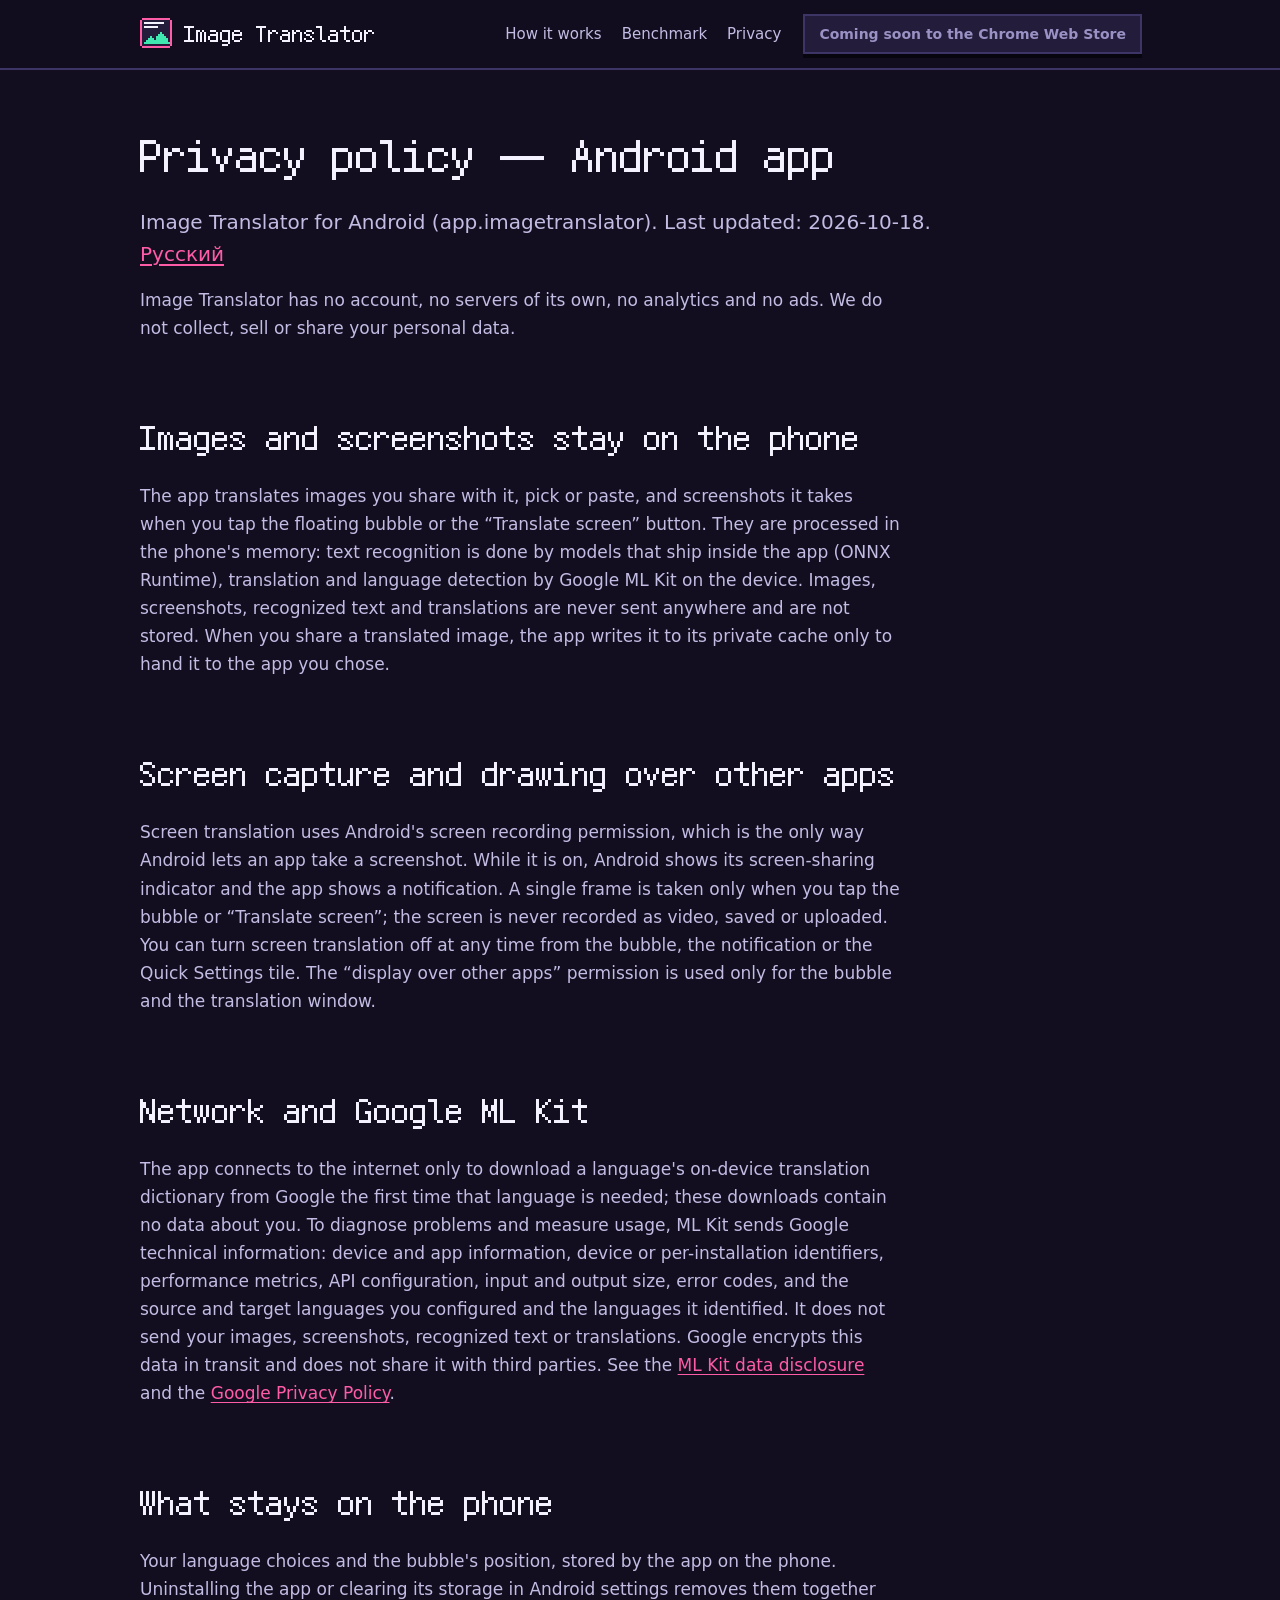
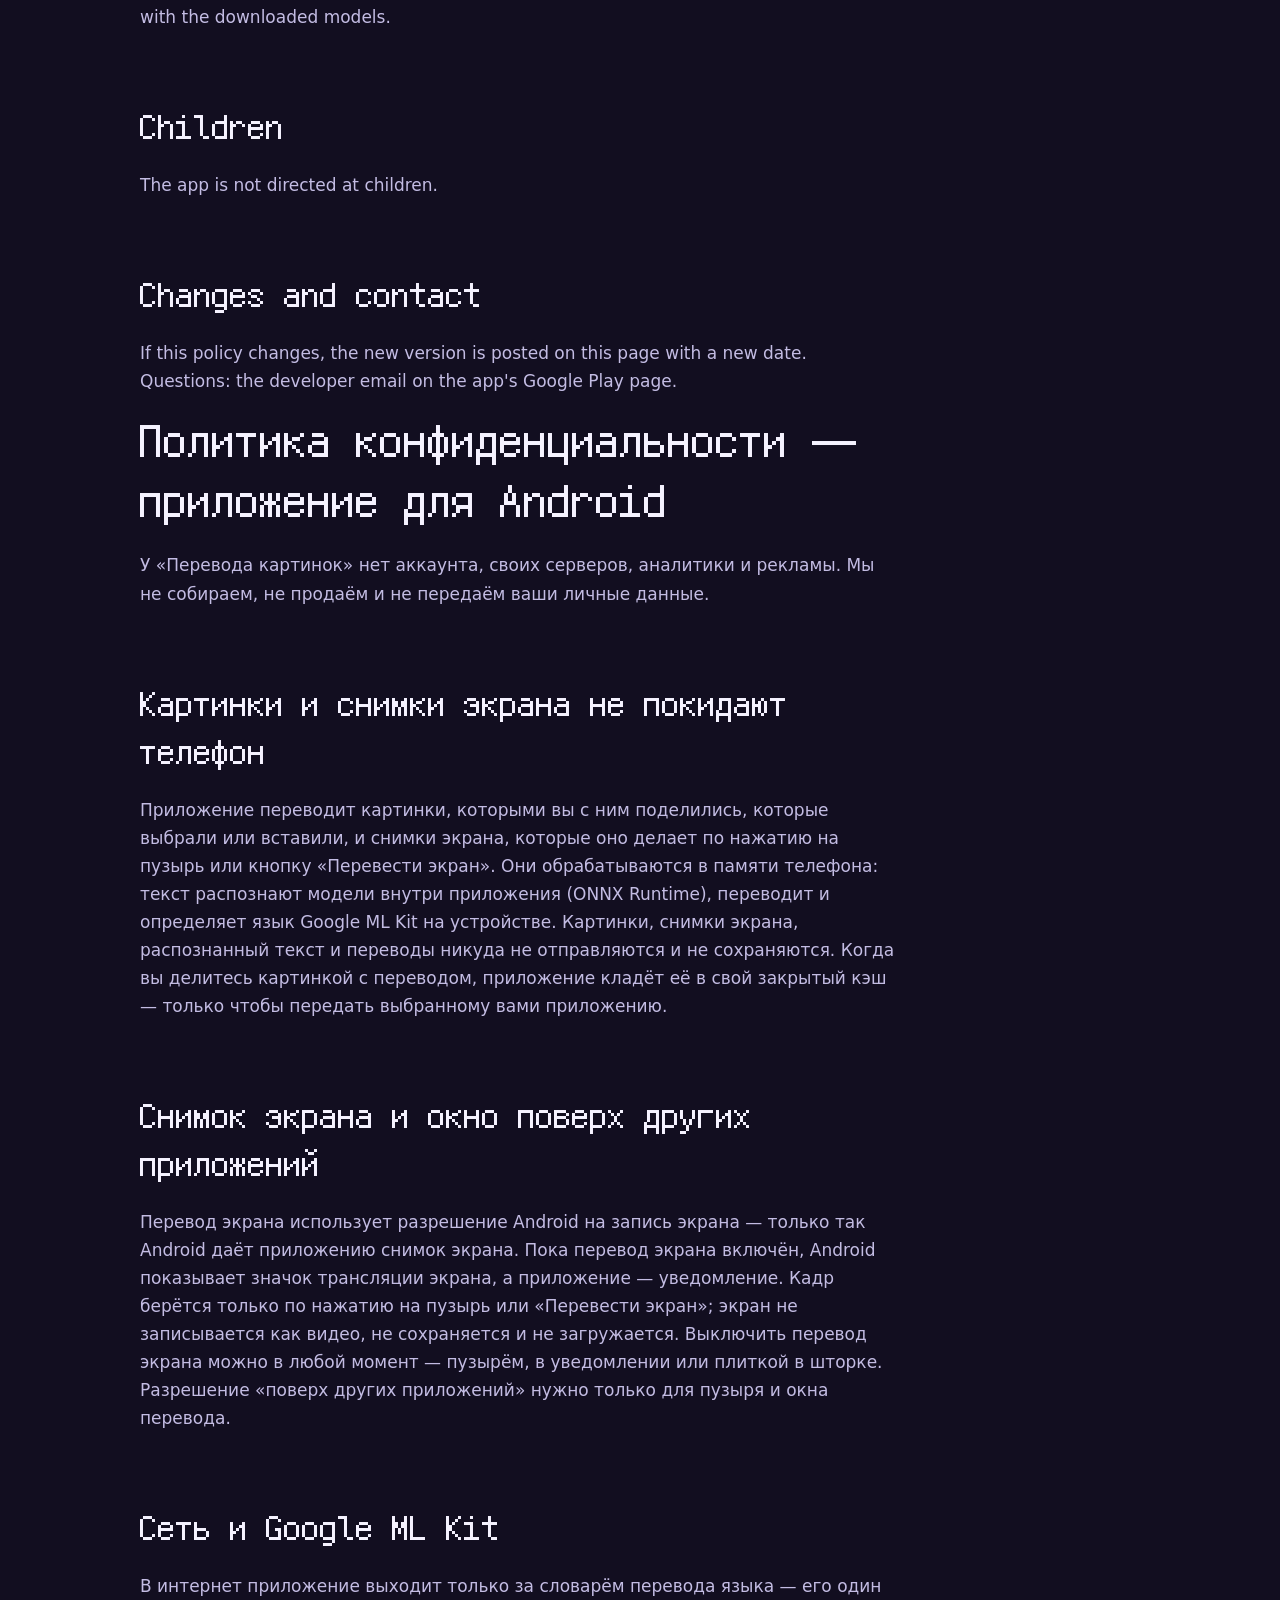
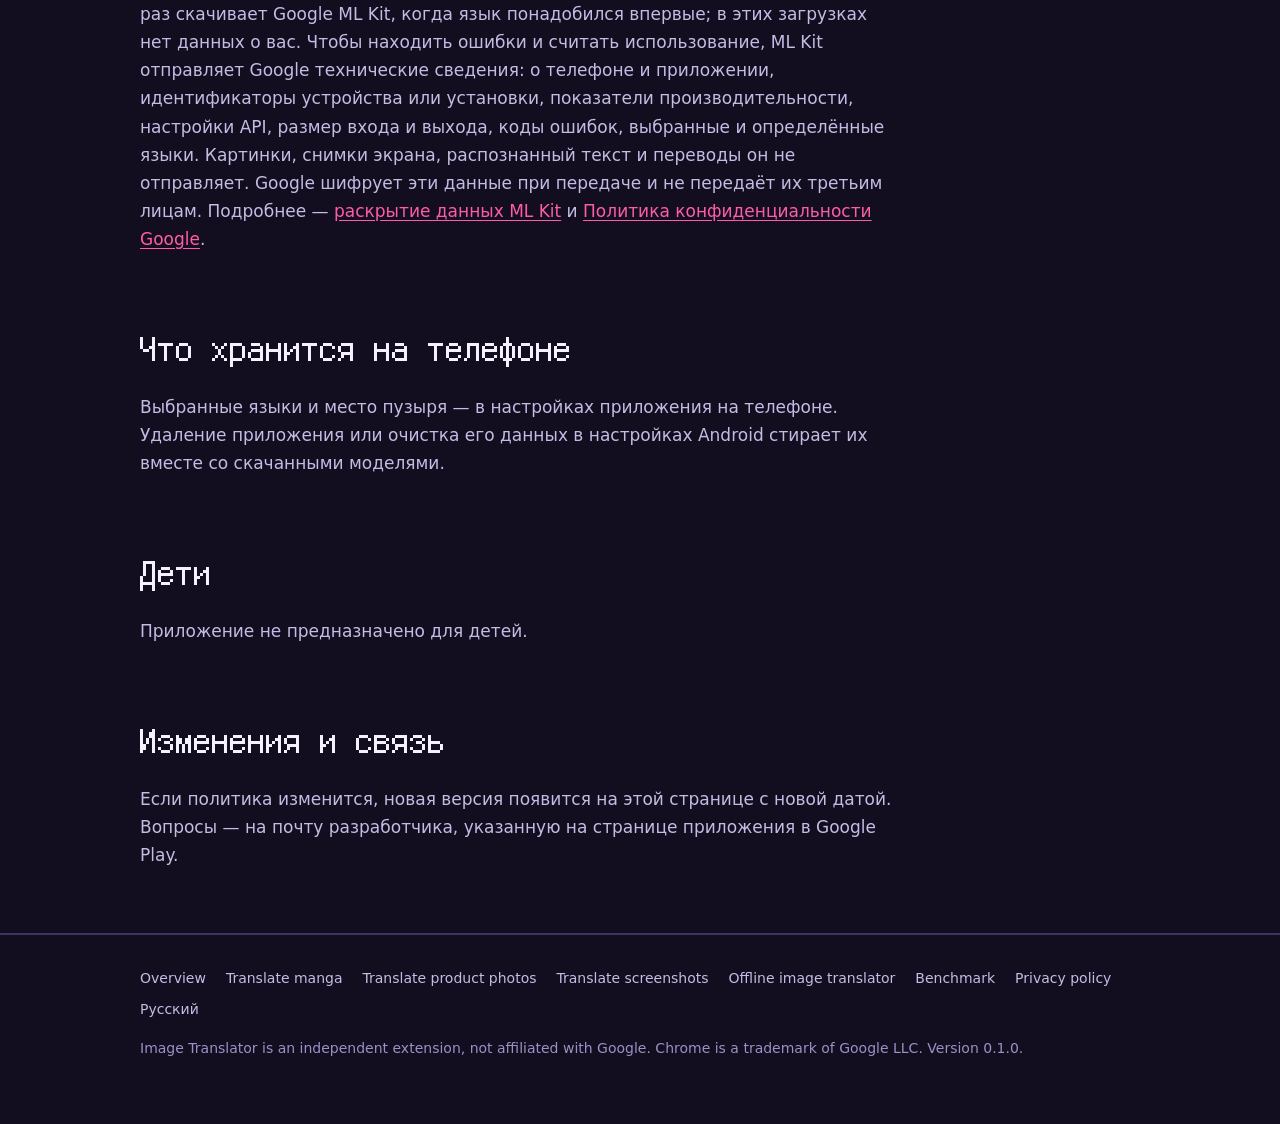
==== image-translator/android-privacy.html @ f017c00e "Сайт Image Translator: документация, замеры, политики конфиденциальности Co-Authored-By: Claude Opus" ====
<!doctype html>
<html lang="en">
<head>
<meta charset="utf-8">
<meta name="viewport" content="width=device-width, initial-scale=1">
<title>Privacy policy — Image Translator for Android</title>
<meta name="description" content="Image Translator for Android processes images and screenshots on the phone. It sends no images or text anywhere; Google ML Kit sends Google technical diagnostics.">
<link rel="canonical" href="https://vanyattka.github.io/image-translator/android-privacy.html">

<meta property="og:type" content="website">
<meta property="og:site_name" content="Image Translator">
<meta property="og:title" content="Privacy policy — Image Translator for Android">
<meta property="og:description" content="Image Translator for Android processes images and screenshots on the phone. It sends no images or text anywhere; Google ML Kit sends Google technical diagnostics.">
<meta property="og:url" content="https://vanyattka.github.io/image-translator/android-privacy.html">
<meta property="og:image" content="https://vanyattka.github.io/image-translator/img/marquee.png">
<meta name="twitter:card" content="summary_large_image">
<meta name="theme-color" content="#120e20">
<link rel="icon" href="icon-32.png" sizes="32x32">
<link rel="apple-touch-icon" href="icon-128.png">
<link rel="stylesheet" href="style.css">

</head>
<body>
<header class="top"><div class="wrap">
  <a class="logo" href="./"><img src="icon-32.png" width="32" height="32" alt="">Image Translator</a>
  <nav class="links"><a href="./#how">How it works</a><a href="benchmark.html">Benchmark</a><a href="privacy.html">Privacy</a></nav>
  <span class="btn soon sm" title="Coming soon to the Chrome Web Store">Coming soon to the Chrome Web Store</span>
</div></header>
<main class="wrap">

<section class="hero">
  <h1>Privacy policy — Android app</h1>
  <p class="lead">Image Translator for Android (app.imagetranslator). Last updated: 2026-10-18. <a href="#ru">Русский</a></p>
</section>
<section class="prose">
  <p>Image Translator has no account, no servers of its own, no analytics and no ads. We do not collect, sell or share your personal data.</p>
  <h2>Images and screenshots stay on the phone</h2>
  <p>The app translates images you share with it, pick or paste, and screenshots it takes when you tap the floating bubble or the “Translate screen” button. They are processed in the phone's memory: text recognition is done by models that ship inside the app (ONNX Runtime), translation and language detection by Google ML Kit on the device. Images, screenshots, recognized text and translations are never sent anywhere and are not stored. When you share a translated image, the app writes it to its private cache only to hand it to the app you chose.</p>
  <h2>Screen capture and drawing over other apps</h2>
  <p>Screen translation uses Android's screen recording permission, which is the only way Android lets an app take a screenshot. While it is on, Android shows its screen-sharing indicator and the app shows a notification. A single frame is taken only when you tap the bubble or “Translate screen”; the screen is never recorded as video, saved or uploaded. You can turn screen translation off at any time from the bubble, the notification or the Quick Settings tile. The “display over other apps” permission is used only for the bubble and the translation window.</p>
  <h2>Network and Google ML Kit</h2>
  <p>The app connects to the internet only to download a language's on-device translation dictionary from Google the first time that language is needed; these downloads contain no data about you. To diagnose problems and measure usage, ML Kit sends Google technical information: device and app information, device or per-installation identifiers, performance metrics, API configuration, input and output size, error codes, and the source and target languages you configured and the languages it identified. It does not send your images, screenshots, recognized text or translations. Google encrypts this data in transit and does not share it with third parties. See the <a href="https://developers.google.com/ml-kit/android-data-disclosure">ML Kit data disclosure</a> and the <a href="https://policies.google.com/privacy">Google Privacy Policy</a>.</p>
  <h2>What stays on the phone</h2>
  <p>Your language choices and the bubble's position, stored by the app on the phone. Uninstalling the app or clearing its storage in Android settings removes them together with the downloaded models.</p>
  <h2>Children</h2>
  <p>The app is not directed at children.</p>
  <h2>Changes and contact</h2>
  <p>If this policy changes, the new version is posted on this page with a new date. Questions: the developer email on the app's Google Play page.</p>
</section>
<section class="prose" id="ru" lang="ru">
  <h1>Политика конфиденциальности — приложение для Android</h1>
  <p>У «Перевода картинок» нет аккаунта, своих серверов, аналитики и рекламы. Мы не собираем, не продаём и не передаём ваши личные данные.</p>
  <h2>Картинки и снимки экрана не покидают телефон</h2>
  <p>Приложение переводит картинки, которыми вы с ним поделились, которые выбрали или вставили, и снимки экрана, которые оно делает по нажатию на пузырь или кнопку «Перевести экран». Они обрабатываются в памяти телефона: текст распознают модели внутри приложения (ONNX Runtime), переводит и определяет язык Google ML Kit на устройстве. Картинки, снимки экрана, распознанный текст и переводы никуда не отправляются и не сохраняются. Когда вы делитесь картинкой с переводом, приложение кладёт её в свой закрытый кэш — только чтобы передать выбранному вами приложению.</p>
  <h2>Снимок экрана и окно поверх других приложений</h2>
  <p>Перевод экрана использует разрешение Android на запись экрана — только так Android даёт приложению снимок экрана. Пока перевод экрана включён, Android показывает значок трансляции экрана, а приложение — уведомление. Кадр берётся только по нажатию на пузырь или «Перевести экран»; экран не записывается как видео, не сохраняется и не загружается. Выключить перевод экрана можно в любой момент — пузырём, в уведомлении или плиткой в шторке. Разрешение «поверх других приложений» нужно только для пузыря и окна перевода.</p>
  <h2>Сеть и Google ML Kit</h2>
  <p>В интернет приложение выходит только за словарём перевода языка — его один раз скачивает Google ML Kit, когда язык понадобился впервые; в этих загрузках нет данных о вас. Чтобы находить ошибки и считать использование, ML Kit отправляет Google технические сведения: о телефоне и приложении, идентификаторы устройства или установки, показатели производительности, настройки API, размер входа и выхода, коды ошибок, выбранные и определённые языки. Картинки, снимки экрана, распознанный текст и переводы он не отправляет. Google шифрует эти данные при передаче и не передаёт их третьим лицам. Подробнее — <a href="https://developers.google.com/ml-kit/android-data-disclosure">раскрытие данных ML Kit</a> и <a href="https://policies.google.com/privacy?hl=ru">Политика конфиденциальности Google</a>.</p>
  <h2>Что хранится на телефоне</h2>
  <p>Выбранные языки и место пузыря — в настройках приложения на телефоне. Удаление приложения или очистка его данных в настройках Android стирает их вместе со скачанными моделями.</p>
  <h2>Дети</h2>
  <p>Приложение не предназначено для детей.</p>
  <h2>Изменения и связь</h2>
  <p>Если политика изменится, новая версия появится на этой странице с новой датой. Вопросы — на почту разработчика, указанную на странице приложения в Google Play.</p>
</section>
</main>
<footer><div class="wrap">
  <nav><a href="./">Overview</a><a href="translate-manga.html">Translate manga</a><a href="translate-product-photos.html">Translate product photos</a><a href="translate-screenshots.html">Translate screenshots</a><a href="offline-image-translator.html">Offline image translator</a><a href="benchmark.html">Benchmark</a><a href="privacy.html">Privacy policy</a><a href="ru/">Русский</a></nav>
  <p>Image Translator is an independent extension, not affiliated with Google. Chrome is a trademark of Google LLC. Version 0.1.0.</p>
</div></footer>
</body>
</html>
---- image-translator/style.css ----
/* Сайт — та же «Пиксель-поп», что у панели (ext/sidepanel.css): графит с
   фиолетовым, розовый акцент, мятный «да», обводка 2 px и твёрдая тень вниз.
   Пиксельный шрифт — только в заголовках и кнопках и только кратно 12 px;
   текст — системным: его читают, а не разглядывают. */
@font-face {
  font-family: 'Fusion Pixel Mono';
  font-style: normal;
  font-weight: 400;
  font-display: swap;
  src: url(font/fusion-pixel-mono.woff2) format('woff2');
}

:root {
  color-scheme: dark;
  --bg: #120e20;
  --raise: #231d3b;
  --hover: #312a52;
  --outline: #3d3566;
  --shadow: #07050d;
  --hi: #f5f2ff;
  --a3: #c3bce3;
  --a2: #9a91c4;
  --pop: #ff5ca8;
  --pop-deep: #8a3564;
  --on-pop: #120e20;
  --ok: #3ee8b0;
  --px: 'Fusion Pixel Mono', ui-monospace, SFMono-Regular, Menlo, Consolas, monospace;
  --sans: system-ui, -apple-system, 'Segoe UI', Roboto, 'Noto Sans', 'Helvetica Neue', Arial, sans-serif;
}
*, *::before, *::after { box-sizing: border-box }
html { -webkit-text-size-adjust: 100%; scroll-padding-top: 88px }
body { margin: 0; background: var(--bg); color: var(--a3); font: 17px/1.65 var(--sans) }
img { max-width: 100%; height: auto }
a { color: var(--pop); text-underline-offset: 3px }
a:hover { color: var(--hi) }
:focus-visible { outline: 2px solid var(--pop); outline-offset: 3px }
b, strong { color: var(--hi); font-weight: 600 }
.wrap { max-width: 1040px; margin: 0 auto; padding: 0 20px }

.px, h1, h2, .card h3, .way h3, .btn, .logo, .stat b {
  font-family: var(--px); font-weight: 400; letter-spacing: 0;
  -webkit-font-smoothing: none; font-synthesis: none; font-kerning: none; font-variant-ligatures: none;
}
h1 { color: var(--hi); font-size: 48px; line-height: 60px; margin: 0 0 20px }
h2 { color: var(--hi); font-size: 36px; line-height: 48px; margin: 72px 0 20px }
h3 { color: var(--hi); margin: 0 0 8px }
.card h3, .way h3 { font-size: 24px; line-height: 36px }
.qa h3 { font: 600 19px/1.4 var(--sans) }
p { margin: 0 0 16px }
ul, ol { margin: 0 0 16px; padding-left: 24px }
li { margin: 0 0 8px }

/* Шапка. */
header.top {
  position: sticky; top: 0; z-index: 5;
  background: color-mix(in oklab, var(--bg) 90%, transparent);
  backdrop-filter: blur(8px); -webkit-backdrop-filter: blur(8px);
  border-bottom: 2px solid var(--outline);
}
header.top .wrap { display: flex; align-items: center; gap: 24px; height: 68px }
.logo { display: flex; align-items: center; gap: 12px; color: var(--hi); text-decoration: none; font-size: 24px; line-height: 24px; white-space: nowrap }
.logo img { width: 32px; height: 32px; image-rendering: pixelated }
nav.links { display: flex; gap: 20px; margin-left: auto; font-size: 15px }
nav.links a { color: var(--a3); text-decoration: none; white-space: nowrap }
nav.links a:hover { color: var(--hi) }

/* Кнопки: обводка 2 px и твёрдая тень, как у панели. */
.btn {
  display: inline-flex; align-items: center; justify-content: center;
  padding: 14px 22px; font-size: 24px; line-height: 24px; text-decoration: none;
  background: var(--raise); color: var(--hi);
  box-shadow: 0 0 0 2px var(--outline), 0 6px 0 2px var(--shadow);
  transition: transform .08s;
}
.btn:hover { color: var(--hi); background: var(--hover) }
.btn:active { transform: translateY(2px) }
.btn.pop { background: var(--pop); color: var(--on-pop); box-shadow: 0 0 0 2px var(--pop-deep), 0 6px 0 2px var(--shadow) }
.btn.pop:hover { background: #ff79b8; color: var(--on-pop) }
.btn.soon { color: var(--a2); cursor: default; background: var(--raise) }
.btn.soon:active { transform: none }
.btn.sm { font: 600 14px/20px var(--sans); padding: 8px 14px; box-shadow: 0 0 0 2px var(--outline), 0 4px 0 2px var(--shadow) }
.btn.pop.sm { box-shadow: 0 0 0 2px var(--pop-deep), 0 4px 0 2px var(--shadow) }

/* Первый экран. */
.hero { padding-top: 56px }
.hero h1 { max-width: 860px }
.lead { font-size: 20px; line-height: 1.6; color: var(--a3); max-width: 820px }
.chips { list-style: none; padding: 0; margin: 24px 0 28px; display: flex; flex-wrap: wrap; gap: 12px }
.chips li { margin: 0; padding: 4px 12px; font-size: 15px; color: var(--hi); background: var(--raise); box-shadow: 0 0 0 2px var(--outline) }
.chips li::before { content: ''; display: inline-block; width: 8px; height: 8px; margin-right: 8px; background: var(--ok); vertical-align: 1px }
.actions { display: flex; flex-wrap: wrap; gap: 20px; margin: 0 0 40px }
.shot { display: block; width: 100%; margin: 32px 0; box-shadow: 0 0 0 2px var(--outline), 0 8px 0 2px var(--shadow) }

/* Карточки и способы. */
.cards, .ways { display: grid; grid-template-columns: repeat(auto-fill, minmax(290px, 1fr)); gap: 24px; margin: 0 0 24px }
.card, .way {
  display: block; padding: 20px 22px; background: var(--raise); color: var(--a3); text-decoration: none;
  box-shadow: 0 0 0 2px var(--outline), 0 6px 0 2px var(--shadow);
}
.card p, .way p { margin: 0 }
a.card:hover { box-shadow: 0 0 0 2px var(--pop), 0 6px 0 2px var(--shadow); color: var(--a3) }
.card .more { display: inline-block; margin-top: 12px; color: var(--pop); font-weight: 600; font-size: 15px }

ul.ticks { list-style: none; padding: 0 }
ul.ticks li { position: relative; padding-left: 28px }
ul.ticks li::before { content: ''; position: absolute; left: 4px; top: .62em; width: 10px; height: 10px; background: var(--ok) }
ol.steps li { padding-left: 6px }
ol.steps li::marker { color: var(--pop); font-weight: 700 }

/* Числа. */
.stats { display: grid; grid-template-columns: repeat(auto-fit, minmax(220px, 1fr)); gap: 24px; margin: 28px 0 24px }
.stat { padding: 20px 22px; background: var(--raise); box-shadow: 0 0 0 2px var(--outline), 0 6px 0 2px var(--shadow) }
.stat b { display: block; color: var(--pop); font-size: 48px; line-height: 60px; margin-bottom: 8px }
.stat span { display: block; font-size: 15px; line-height: 1.5 }

/* Таблицы. */
.scroll { overflow-x: auto; margin: 0 0 20px; box-shadow: 0 0 0 2px var(--outline); background: var(--raise) }
table { width: 100%; border-collapse: collapse; font-size: 15px }
th, td { padding: 10px 14px; text-align: left; border-bottom: 2px solid var(--outline); vertical-align: top }
thead th { color: var(--hi); font-weight: 600; background: var(--hover); white-space: nowrap }
tbody tr:last-child th, tbody tr:last-child td { border-bottom: 0 }
tbody th { color: var(--hi); font-weight: 500 }
.cmp td.yes { color: var(--ok) }
.num td { text-align: right; font-variant-numeric: tabular-nums; white-space: nowrap }
.num thead th:not(:first-child) { text-align: right }
.num tr.all th, .num tr.all td { color: var(--hi); font-weight: 700 }

/* Вопросы, призыв, мелочи. */
.qa { margin: 0 0 24px; max-width: 820px }
.qa p { margin: 0 }
.cta { text-align: center; padding: 72px 0 24px }
.cta .note { margin: 20px 0 0; font-size: 15px; color: var(--a2) }
.prose { max-width: 760px }
kbd, code {
  display: inline-block; padding: 0 6px; font: 600 .82em/1.5 ui-monospace, SFMono-Regular, Menlo, Consolas, monospace;
  color: var(--hi); background: var(--hover); box-shadow: 0 2px 0 var(--shadow);
}
code { font-weight: 400 }

footer { margin-top: 64px; padding: 32px 0 48px; border-top: 2px solid var(--outline); font-size: 14px; color: var(--a2) }
footer nav { display: flex; flex-wrap: wrap; gap: 8px 20px; margin-bottom: 16px }
footer a { color: var(--a3); text-decoration: none }
footer a:hover { color: var(--hi) }

@media (max-width: 760px) {
  nav.links { display: none }
  header.top .wrap { justify-content: space-between }
  h1 { font-size: 36px; line-height: 48px }
  h2 { font-size: 24px; line-height: 36px; margin-top: 56px }
  .lead { font-size: 18px }
  .stat b { font-size: 36px; line-height: 48px }
}
@media (max-width: 520px) {
  .btn.sm { display: none }
  .btn { font-size: 12px; line-height: 12px; padding: 14px 16px }
  .wrap { padding: 0 16px }
}
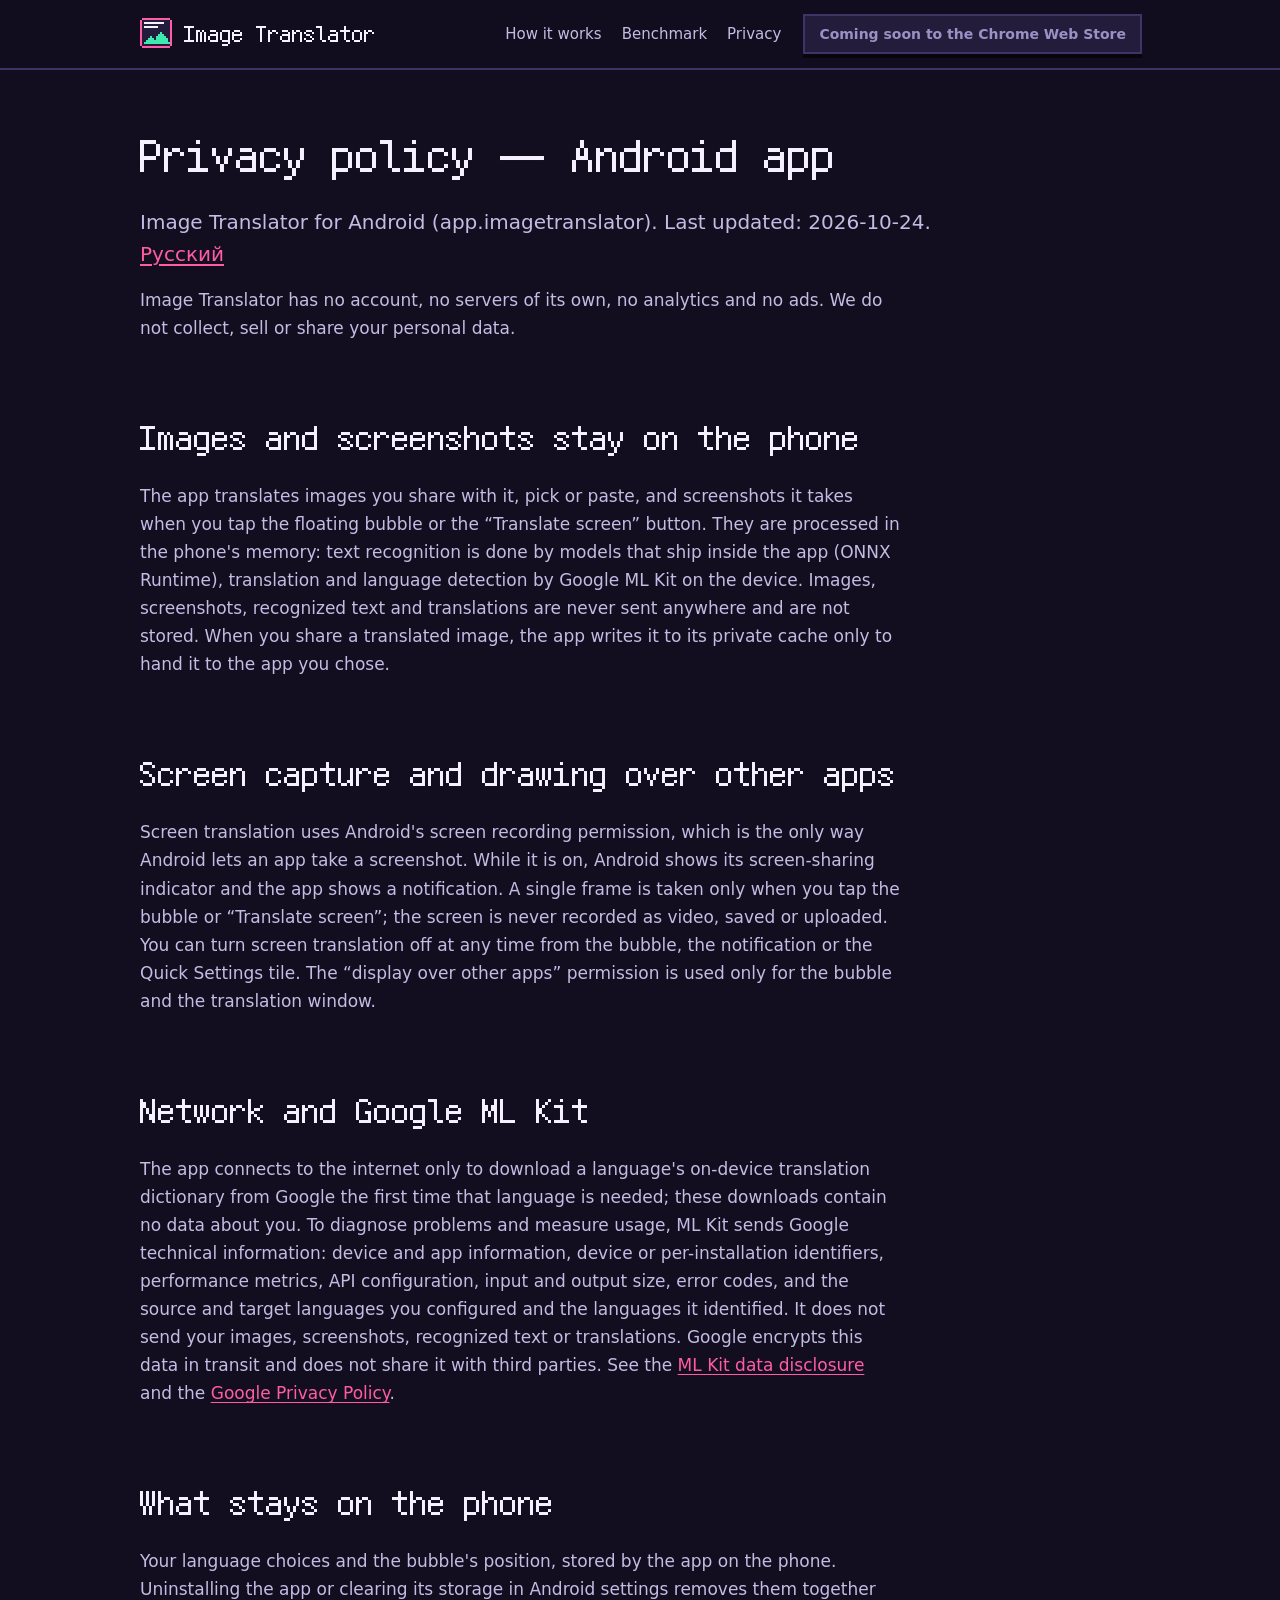
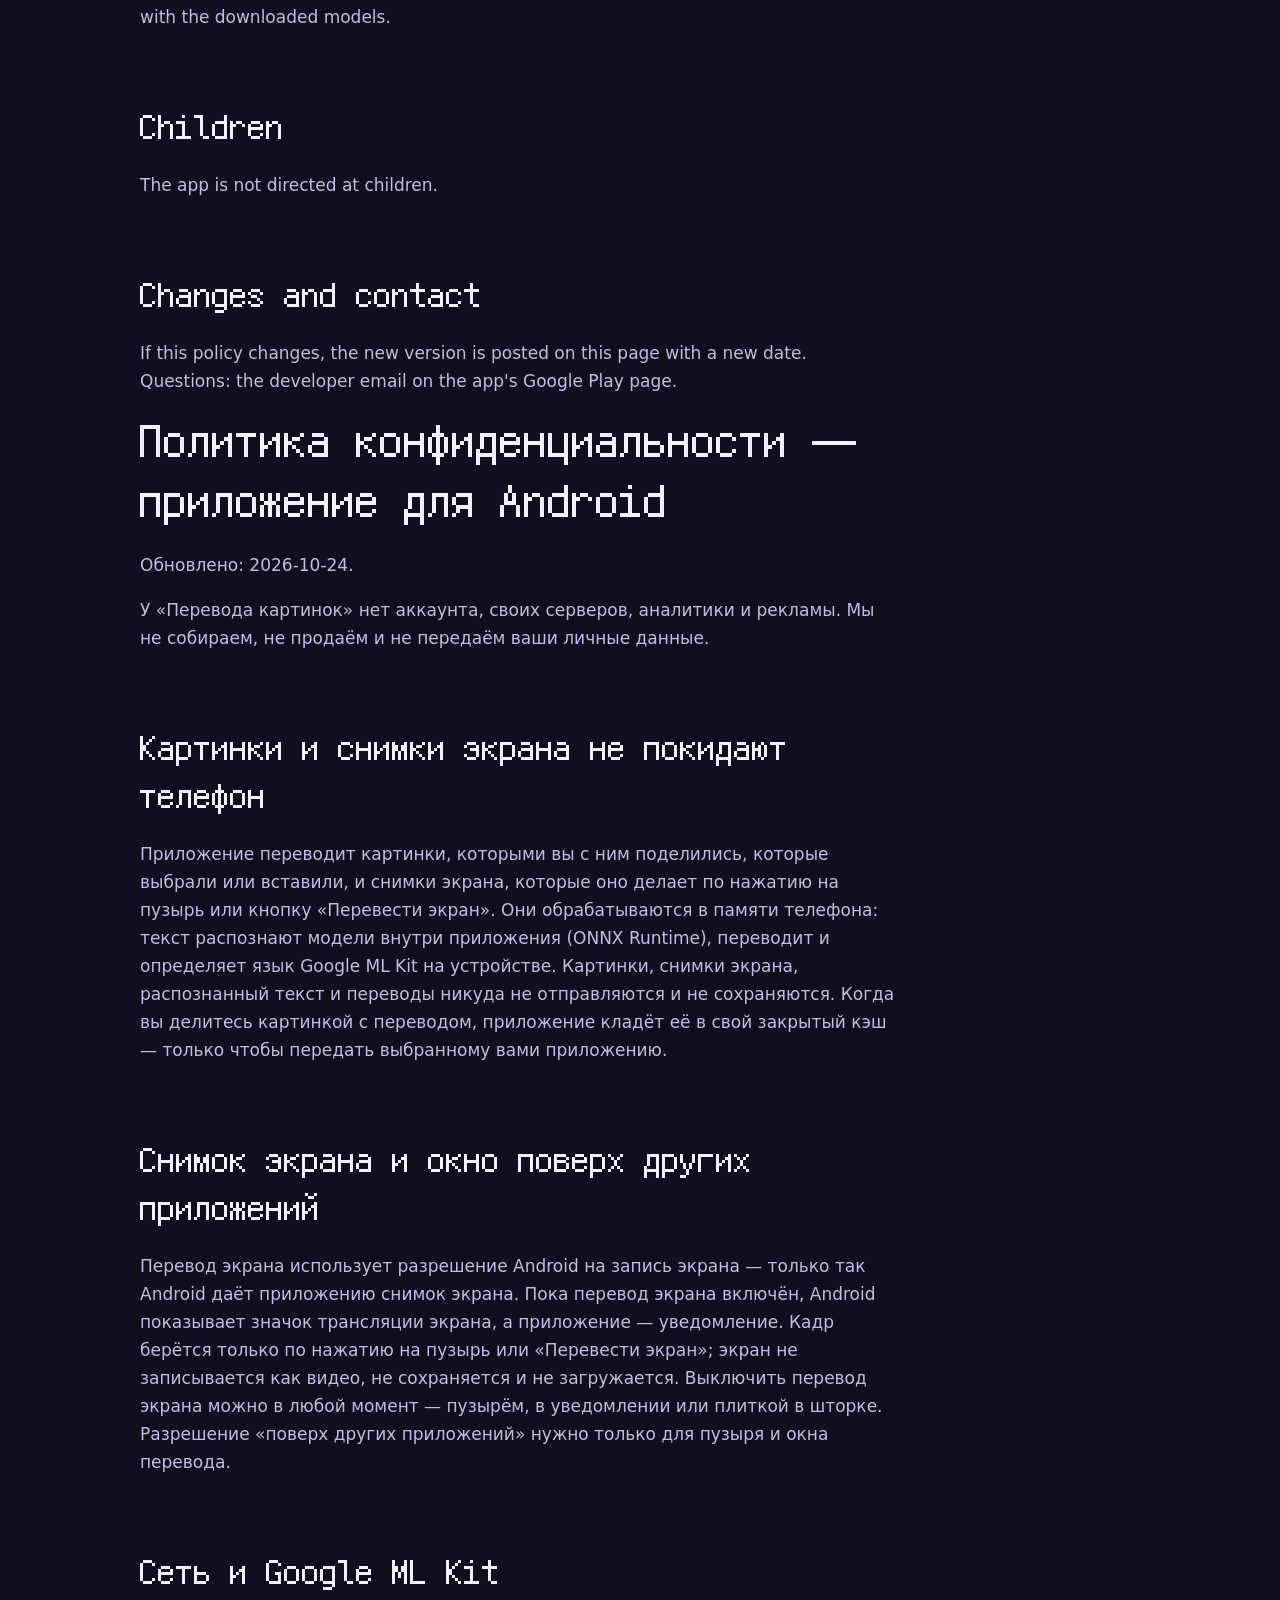
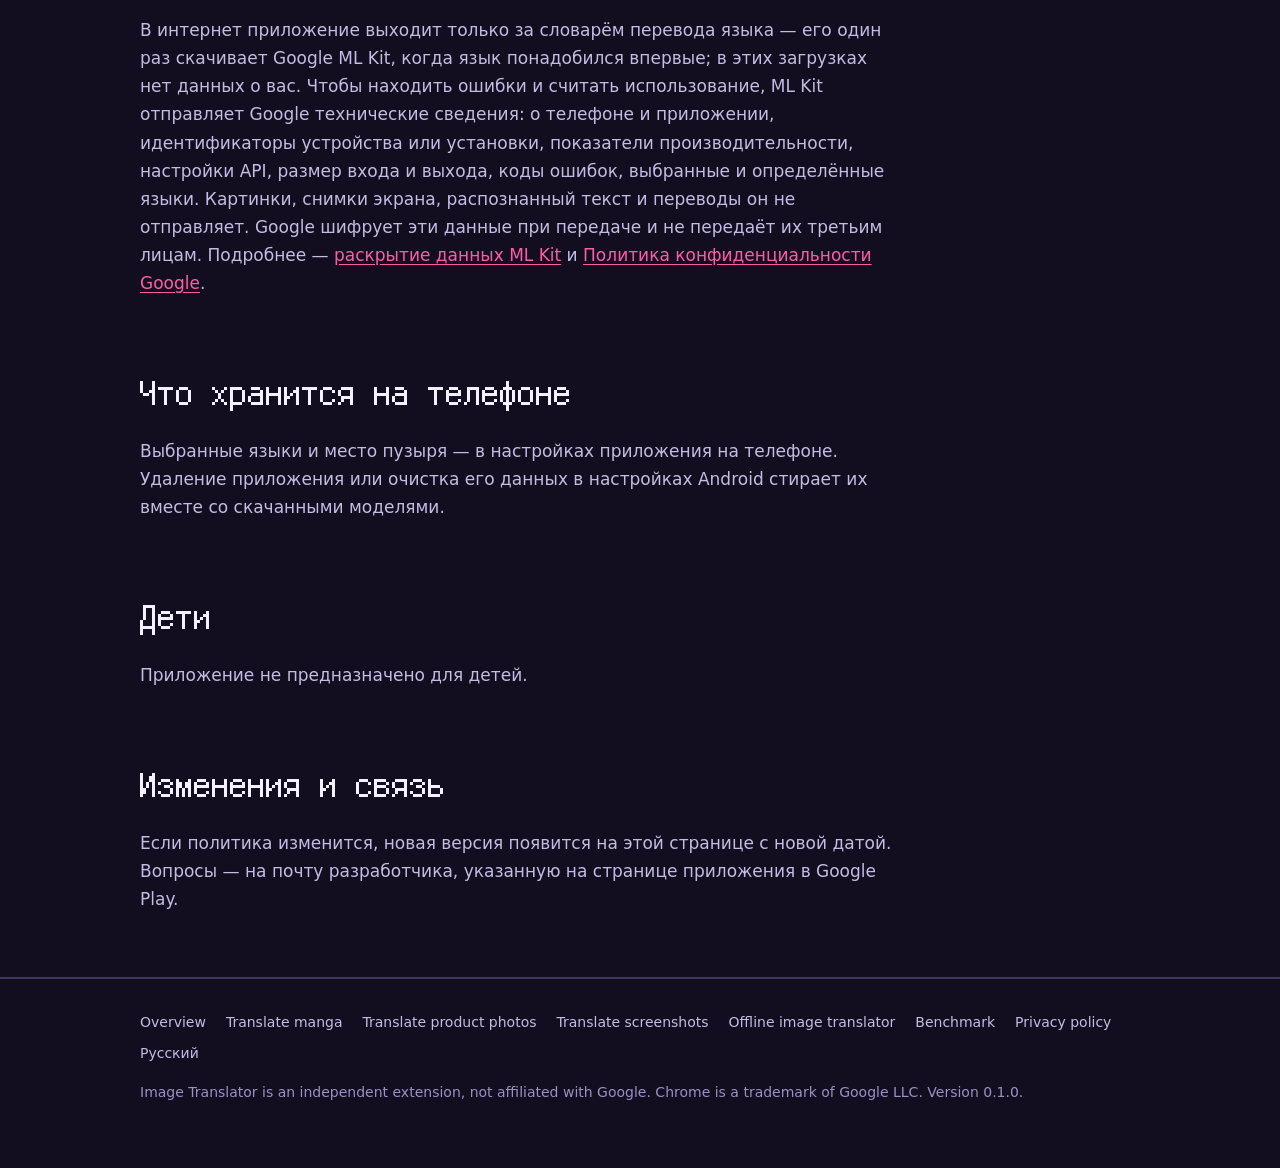
==== commit eb9ea6ba: "Политика Android-приложения: своя дата обновления, 2026-10-24 Co-Authored-By: Claude Opus 5.5 <norep" ====
--- a/image-translator/android-privacy.html
+++ b/image-translator/android-privacy.html
@@ -30,7 +30,7 @@
 
 <section class="hero">
   <h1>Privacy policy — Android app</h1>
-  <p class="lead">Image Translator for Android (app.imagetranslator). Last updated: 2026-10-18. <a href="#ru">Русский</a></p>
+  <p class="lead">Image Translator for Android (app.imagetranslator). Last updated: 2026-10-24. <a href="#ru">Русский</a></p>
 </section>
 <section class="prose">
   <p>Image Translator has no account, no servers of its own, no analytics and no ads. We do not collect, sell or share your personal data.</p>
@@ -49,6 +49,7 @@
 </section>
 <section class="prose" id="ru" lang="ru">
   <h1>Политика конфиденциальности — приложение для Android</h1>
+  <p>Обновлено: 2026-10-24.</p>
   <p>У «Перевода картинок» нет аккаунта, своих серверов, аналитики и рекламы. Мы не собираем, не продаём и не передаём ваши личные данные.</p>
   <h2>Картинки и снимки экрана не покидают телефон</h2>
   <p>Приложение переводит картинки, которыми вы с ним поделились, которые выбрали или вставили, и снимки экрана, которые оно делает по нажатию на пузырь или кнопку «Перевести экран». Они обрабатываются в памяти телефона: текст распознают модели внутри приложения (ONNX Runtime), переводит и определяет язык Google ML Kit на устройстве. Картинки, снимки экрана, распознанный текст и переводы никуда не отправляются и не сохраняются. Когда вы делитесь картинкой с переводом, приложение кладёт её в свой закрытый кэш — только чтобы передать выбранному вами приложению.</p>
